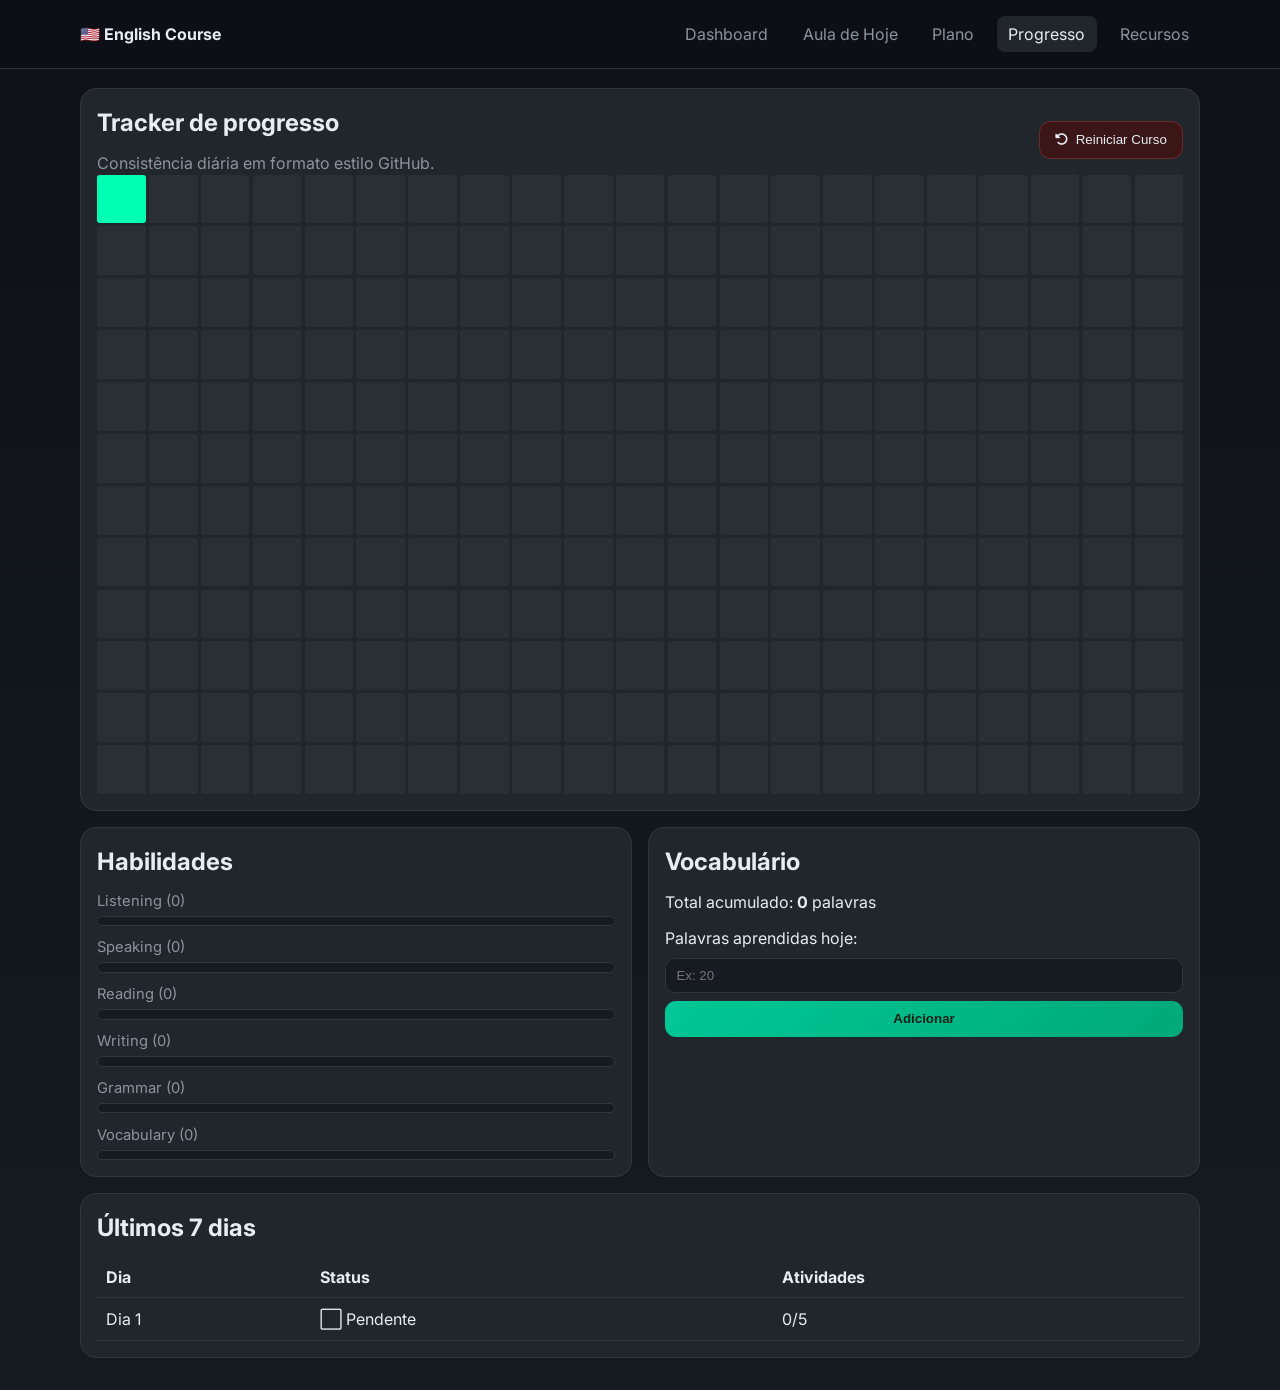
==== progresso.html @ 47626440 "feat: build complete english course web platform" ====
<!DOCTYPE html>
<html lang="pt-BR">
<head>
  <meta charset="UTF-8" />
  <meta name="viewport" content="width=device-width, initial-scale=1.0" />
  <title>English Course — Progresso</title>
  <link rel="preconnect" href="https://fonts.googleapis.com">
  <link rel="preconnect" href="https://fonts.gstatic.com" crossorigin>
  <link href="https://fonts.googleapis.com/css2?family=Inter:wght@400;500;600;700&display=swap" rel="stylesheet">
  <link rel="stylesheet" href="https://cdnjs.cloudflare.com/ajax/libs/font-awesome/6.5.2/css/all.min.css" integrity="sha512-SnH5WK+bZxgPHs44uWix+LLJAJ9/2PkPKZ5QiAj6Ta86w+fsb2TkR4j8wQ+8hB8nFfA9V0H9N7M0P0iP6LJ2Ew==" crossorigin="anonymous" referrerpolicy="no-referrer" />
  <link rel="stylesheet" href="style.css" />
</head>
<body data-page="progresso">
  <header class="topbar">
    <div class="container topbar-inner">
      <a class="logo" href="index.html">🇺🇸 English Course</a>
      <nav class="menu">
        <a href="index.html">Dashboard</a>
        <a href="hoje.html">Aula de Hoje</a>
        <a href="plano.html">Plano</a>
        <a class="active" href="progresso.html">Progresso</a>
        <a href="recursos.html">Recursos</a>
      </nav>
    </div>
  </header>

  <main class="container page">
    <section class="card">
      <div class="space-between">
        <div>
          <h1>Tracker de progresso</h1>
          <p class="muted">Consistência diária em formato estilo GitHub.</p>
        </div>
        <button id="resetCourse" class="btn danger" type="button"><i class="fas fa-rotate-left"></i> Reiniciar Curso</button>
      </div>
      <div id="contribGrid" class="contrib-grid"></div>
    </section>

    <section class="grid two-col">
      <article class="card">
        <h2>Habilidades</h2>
        <div id="skillsBars" class="skills-bars"></div>
      </article>

      <article class="card">
        <h2>Vocabulário</h2>
        <p>Total acumulado: <strong id="wordsTotal">0</strong> palavras</p>
        <form id="wordsForm" class="inline-form">
          <label for="wordsInput">Palavras aprendidas hoje:</label>
          <input id="wordsInput" type="number" min="0" step="1" placeholder="Ex: 20" required />
          <button class="btn btn-primary" type="submit">Adicionar</button>
        </form>
      </article>
    </section>

    <section class="card">
      <h2>Últimos 7 dias</h2>
      <div class="table-wrapper">
        <table>
          <thead>
            <tr>
              <th>Dia</th>
              <th>Status</th>
              <th>Atividades</th>
            </tr>
          </thead>
          <tbody id="last7Table"></tbody>
        </table>
      </div>
    </section>
  </main>

  <div id="toastContainer" class="toast-container"></div>
  <script src="app.js"></script>
</body>
</html>
---- style.css ----
:root {
  --bg-primary: #0d1117;
  --bg-secondary: #161b22;
  --bg-card: #21262d;
  --accent: #00c896;
  --accent-hover: #00e6ad;
  --text-primary: #e6edf3;
  --text-secondary: #8b949e;
  --border: #30363d;
  --grammar: #58a6ff;
  --vocabulary: #bc8cff;
  --listening: #f0883e;
  --reading: #3fb950;
  --speaking: #f85149;
  --writing: #e3b341;
}

* { box-sizing: border-box; margin: 0; padding: 0; }
html, body { min-height: 100%; }
body {
  background: linear-gradient(180deg, var(--bg-primary), var(--bg-secondary));
  color: var(--text-primary);
  font-family: 'Inter', sans-serif;
  line-height: 1.5;
}

a { color: inherit; text-decoration: none; }

.container {
  width: min(1120px, 92vw);
  margin: 0 auto;
}

.topbar {
  position: fixed;
  top: 0;
  width: 100%;
  z-index: 20;
  border-bottom: 1px solid var(--border);
  background: rgba(13, 17, 23, 0.9);
  backdrop-filter: blur(10px);
}

.topbar-inner {
  min-height: 68px;
  display: flex;
  align-items: center;
  justify-content: space-between;
  gap: 1rem;
}

.logo { font-weight: 700; }
.menu { display: flex; flex-wrap: wrap; gap: 0.75rem; }
.menu a {
  color: var(--text-secondary);
  padding: 0.4rem 0.7rem;
  border-radius: 0.5rem;
  transition: 0.2s;
}
.menu a:hover,
.menu a.active { color: var(--text-primary); background: var(--bg-card); }

.page {
  margin-top: 88px;
  padding-bottom: 2rem;
  display: grid;
  gap: 1rem;
}

.card {
  background: var(--bg-card);
  border: 1px solid var(--border);
  border-radius: 1rem;
  padding: 1rem;
  transition: transform 0.2s, border-color 0.2s;
}
.card:hover { transform: translateY(-2px); border-color: #3f4850; }

h1, h2 { margin-bottom: 0.6rem; }
.muted { color: var(--text-secondary); }
.big-number { font-size: 1.8rem; font-weight: 700; }

.grid { display: grid; gap: 1rem; }
.cards-grid { grid-template-columns: repeat(auto-fit, minmax(230px, 1fr)); }
.two-col { grid-template-columns: 1fr; }

.hero { display: grid; gap: 0.8rem; }

.btn {
  border: 1px solid var(--border);
  border-radius: 0.7rem;
  padding: 0.65rem 0.95rem;
  cursor: pointer;
  color: var(--text-primary);
  background: var(--bg-secondary);
  display: inline-flex;
  align-items: center;
  gap: 0.5rem;
  justify-content: center;
  transition: 0.2s;
}
.btn:hover { border-color: #4a5661; }
.btn-primary {
  border: none;
  background: linear-gradient(135deg, var(--accent), #00a978);
  color: #052115;
  font-weight: 700;
}
.btn-primary:hover { background: linear-gradient(135deg, var(--accent-hover), var(--accent)); }
.btn.danger { background: #3a1616; border-color: #6b2b2b; }
.full { width: 100%; }

.progress {
  width: 100%;
  height: 0.65rem;
  border-radius: 999px;
  background: var(--bg-secondary);
  overflow: hidden;
  border: 1px solid var(--border);
}
.progress span {
  display: block;
  width: 0;
  height: 100%;
  background: linear-gradient(90deg, var(--accent), #4cffca);
  transition: width 0.2s;
}

.stats-list { list-style: none; display: grid; gap: 0.4rem; }
.stats-list li { display: flex; justify-content: space-between; color: var(--text-secondary); }
.stats-list strong { color: var(--text-primary); }

.timeline,
.phase-timeline {
  display: grid;
  grid-template-columns: 1fr;
  gap: 0.6rem;
}
.timeline-item,
.phase-item {
  border: 1px solid var(--border);
  border-radius: 0.8rem;
  padding: 0.7rem;
  background: var(--bg-secondary);
}
.timeline-item.current,
.phase-item.current { border-color: var(--accent); }
.timeline-item.done,
.phase-item.done { border-color: var(--reading); }

.badge {
  display: inline-flex;
  align-items: center;
  border-radius: 999px;
  padding: 0.2rem 0.6rem;
  font-size: 0.8rem;
  border: 1px solid var(--border);
  color: var(--text-secondary);
}
.badge.phase { background: #113325; color: #8ef5d2; border-color: #1f6a4c; }

.day-header {
  display: flex;
  flex-wrap: wrap;
  justify-content: space-between;
  gap: 0.7rem;
  align-items: center;
}

.activities { display: grid; gap: 0.8rem; margin: 1rem 0; }
.activity {
  display: grid;
  grid-template-columns: auto 1fr;
  gap: 0.8rem;
  border: 1px solid var(--border);
  border-radius: 0.9rem;
  padding: 0.8rem;
  background: var(--bg-secondary);
}
.activity input[type='checkbox'] {
  width: 1.3rem;
  height: 1.3rem;
  accent-color: var(--accent);
  margin-top: 0.25rem;
}
.activity-header {
  display: flex;
  align-items: center;
  justify-content: space-between;
  flex-wrap: wrap;
  gap: 0.4rem;
}
.activity-type {
  display: inline-flex;
  align-items: center;
  gap: 0.4rem;
  font-weight: 600;
}
.type-grammar { color: var(--grammar); }
.type-vocabulary { color: var(--vocabulary); }
.type-listening { color: var(--listening); }
.type-reading { color: var(--reading); }
.type-speaking { color: var(--speaking); }
.type-writing { color: var(--writing); }

.day-nav { display: flex; justify-content: space-between; gap: 0.6rem; }
.day-nav .btn { flex: 1; }

.motivational {
  border-color: #1d6f56;
  background: linear-gradient(180deg, #11261f, #0f201a);
}

.days-grid {
  display: grid;
  grid-template-columns: repeat(auto-fill, minmax(170px, 1fr));
  gap: 0.5rem;
}
.day-tile {
  border: 1px solid var(--border);
  background: var(--bg-secondary);
  border-radius: 0.7rem;
  padding: 0.55rem;
  display: grid;
  gap: 0.3rem;
}
.day-tile.done { border-color: var(--reading); }
.day-tile.current { border-color: var(--grammar); }

.contrib-grid {
  display: grid;
  grid-template-columns: repeat(21, 1fr);
  gap: 0.2rem;
}
.contrib-cell {
  width: 100%;
  aspect-ratio: 1;
  border-radius: 0.18rem;
  background: #2a2f36;
}
.contrib-cell.done { background: #1f8f50; }
.contrib-cell.today { background: #00ffb2; }

.skills-bars { display: grid; gap: 0.65rem; }
.skill-row { display: grid; gap: 0.25rem; }
.skill-row label { color: var(--text-secondary); font-size: 0.92rem; }

.inline-form {
  margin-top: 0.8rem;
  display: grid;
  gap: 0.5rem;
}
.inline-form input {
  border-radius: 0.6rem;
  border: 1px solid var(--border);
  background: var(--bg-secondary);
  color: var(--text-primary);
  padding: 0.55rem 0.65rem;
}

.table-wrapper { overflow: auto; }
table { width: 100%; border-collapse: collapse; }
th, td { border-bottom: 1px solid var(--border); padding: 0.55rem; text-align: left; }

.resources-grid {
  display: grid;
  grid-template-columns: repeat(auto-fit, minmax(240px, 1fr));
  gap: 0.8rem;
}
.resource-card {
  border: 1px solid var(--border);
  border-radius: 0.8rem;
  padding: 0.8rem;
  background: var(--bg-secondary);
  display: grid;
  gap: 0.45rem;
}

.filters { display: grid; gap: 0.7rem; margin-bottom: 0.8rem; }
.chips { display: flex; flex-wrap: wrap; gap: 0.4rem; }
.chip {
  border: 1px solid var(--border);
  border-radius: 999px;
  padding: 0.35rem 0.7rem;
  color: var(--text-secondary);
  background: var(--bg-secondary);
  cursor: pointer;
}
.chip.active { color: #072417; background: var(--accent); border-color: var(--accent); }

.space-between {
  display: flex;
  justify-content: space-between;
  align-items: center;
  gap: 0.7rem;
  flex-wrap: wrap;
}

.toast-container {
  position: fixed;
  right: 1rem;
  bottom: 1rem;
  display: grid;
  gap: 0.5rem;
  z-index: 30;
}
.toast {
  border: 1px solid #27614d;
  background: #133226;
  color: #bcf8e2;
  padding: 0.6rem 0.8rem;
  border-radius: 0.7rem;
  min-width: 220px;
}

@media (min-width: 840px) {
  .two-col { grid-template-columns: 1fr 1fr; }
  .timeline, .phase-timeline { grid-template-columns: repeat(3, 1fr); }
}

@media print {
  .topbar,
  .btn,
  .toast-container { display: none !important; }
  body { background: white; color: black; }
  .card, .day-tile, .timeline-item, .phase-item { border-color: #aaa; background: #fff; }
}
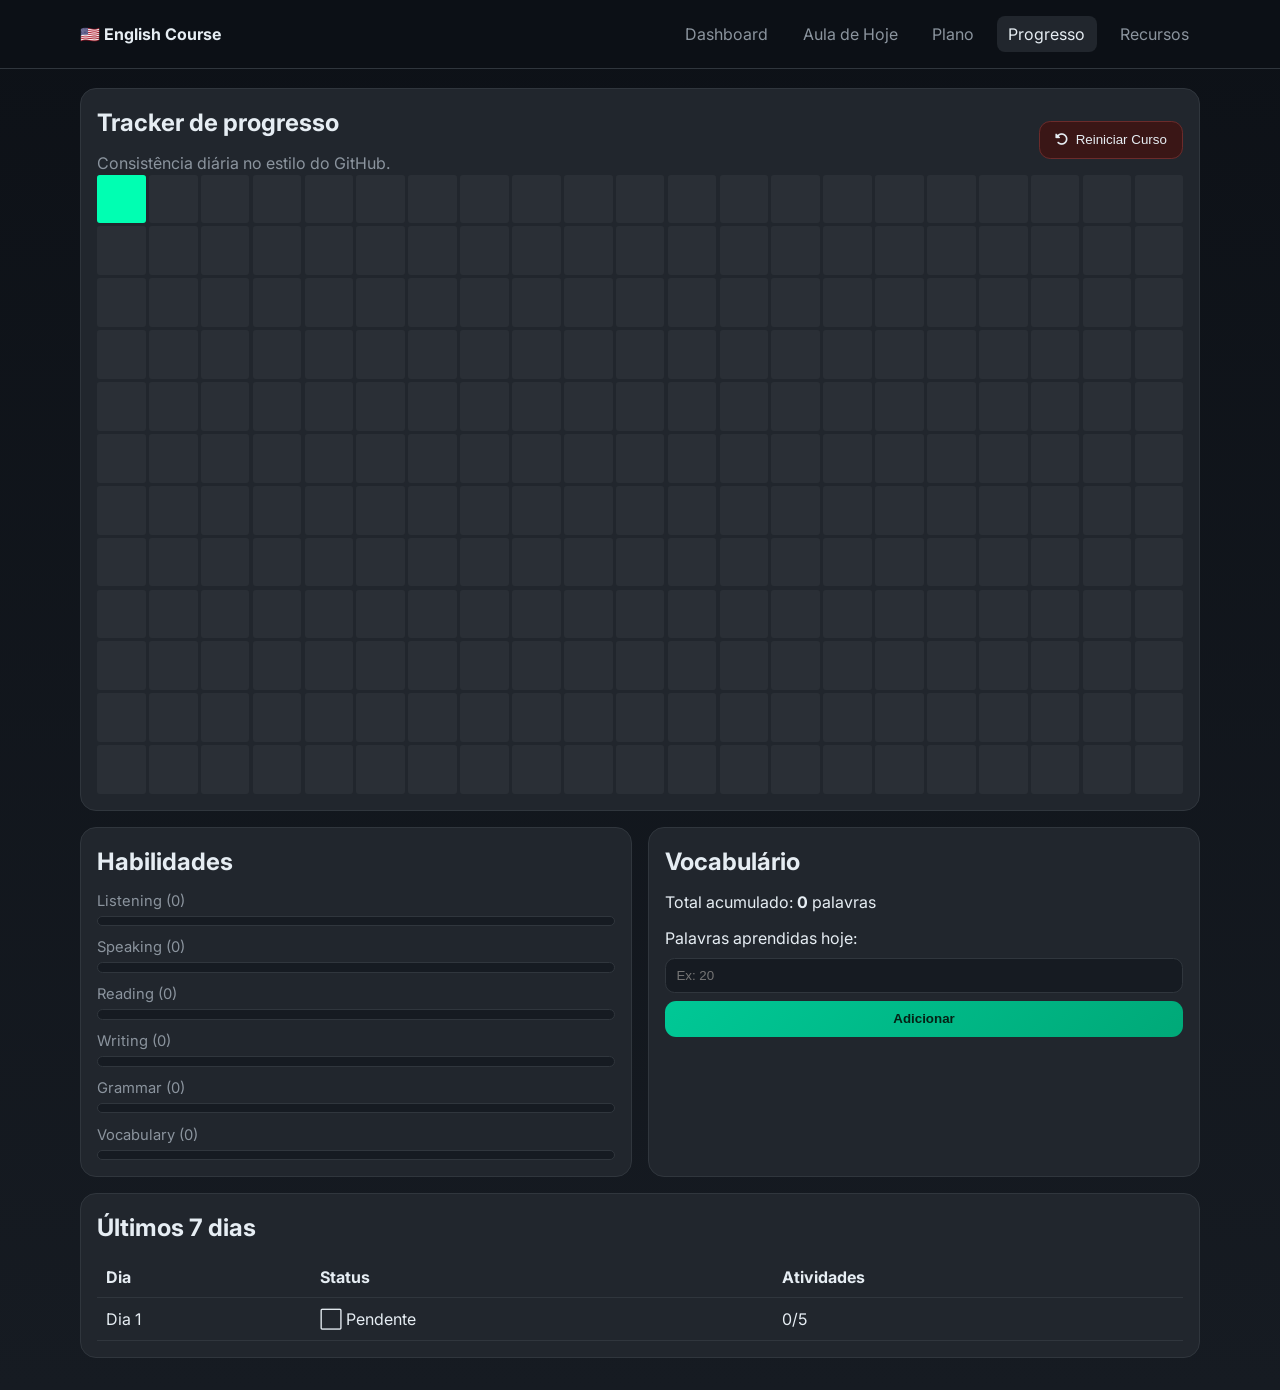
==== commit 6fed5bd4: "fix: address validation review feedback" ====
--- a/progresso.html
+++ b/progresso.html
@@ -29,7 +29,7 @@
       <div class="space-between">
         <div>
           <h1>Tracker de progresso</h1>
-          <p class="muted">Consistência diária em formato estilo GitHub.</p>
+          <p class="muted">Consistência diária no estilo do GitHub.</p>
         </div>
         <button id="resetCourse" class="btn danger" type="button"><i class="fas fa-rotate-left"></i> Reiniciar Curso</button>
       </div>
